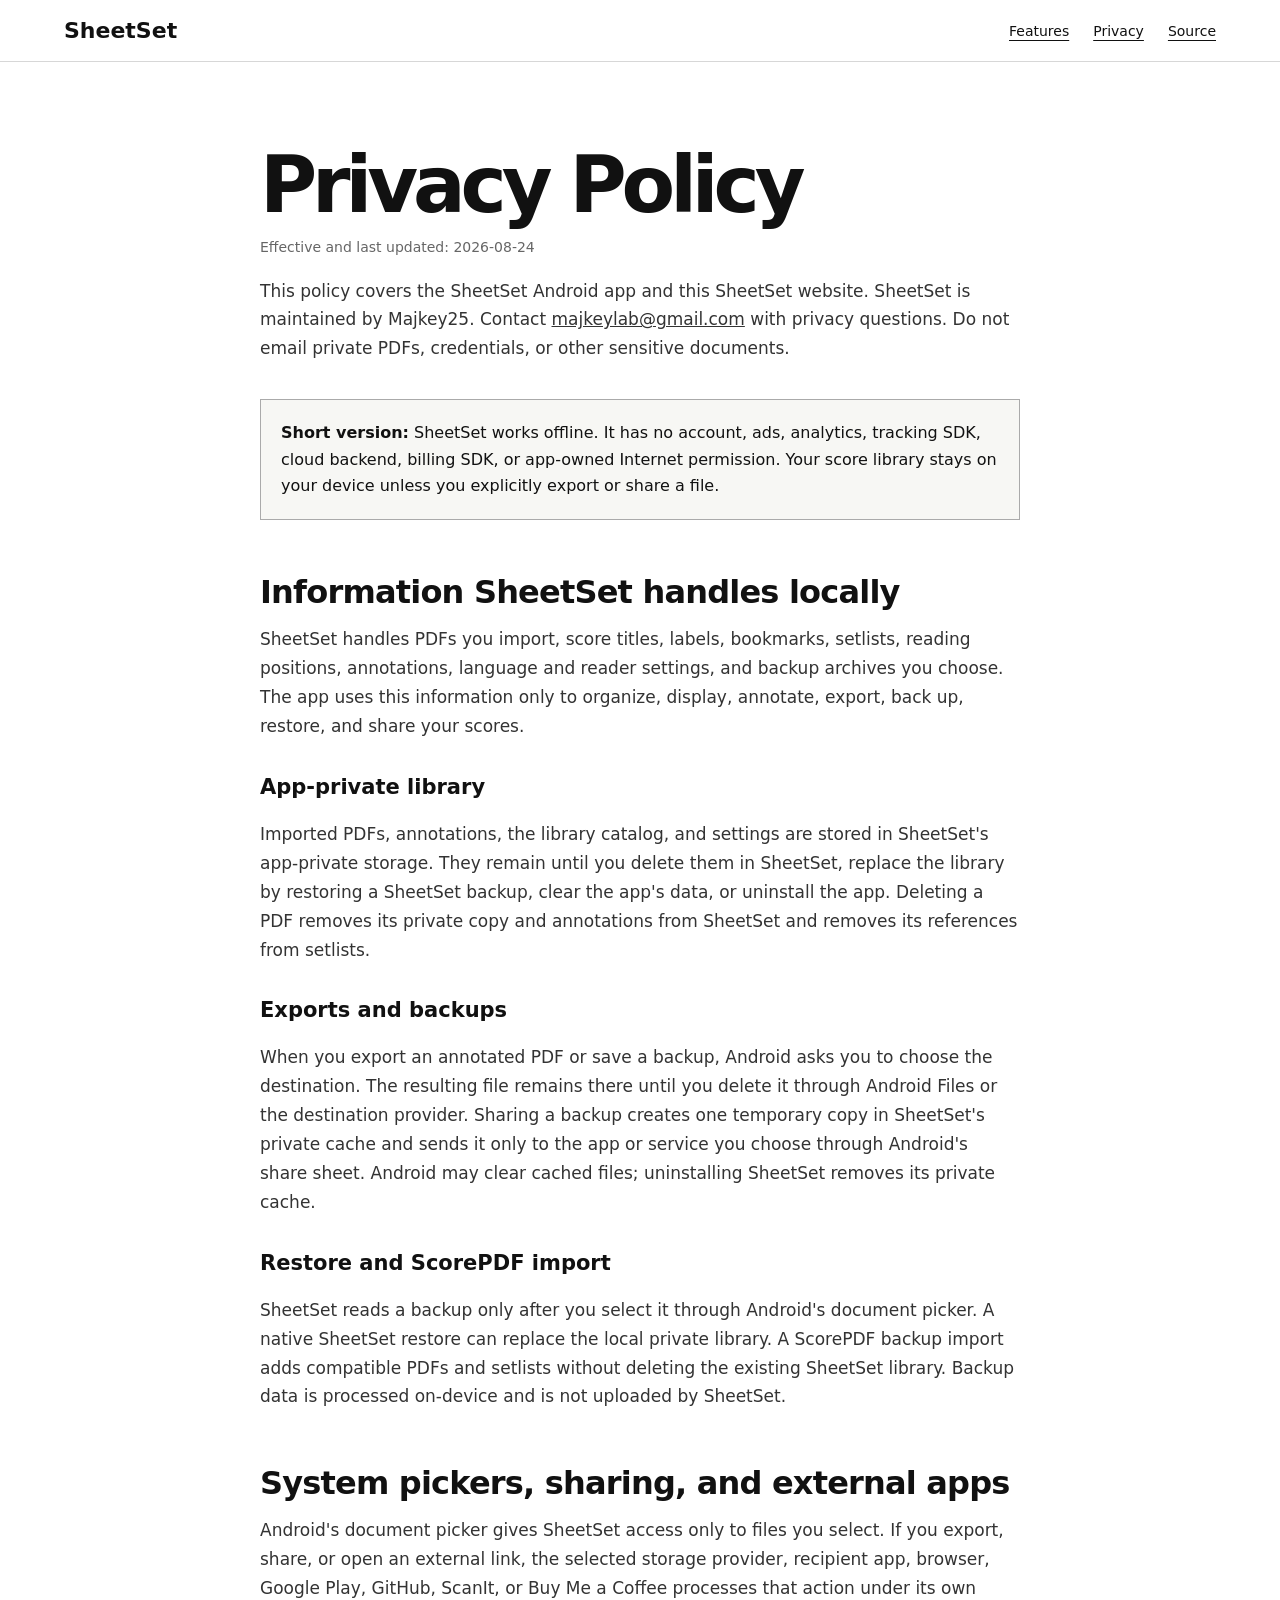
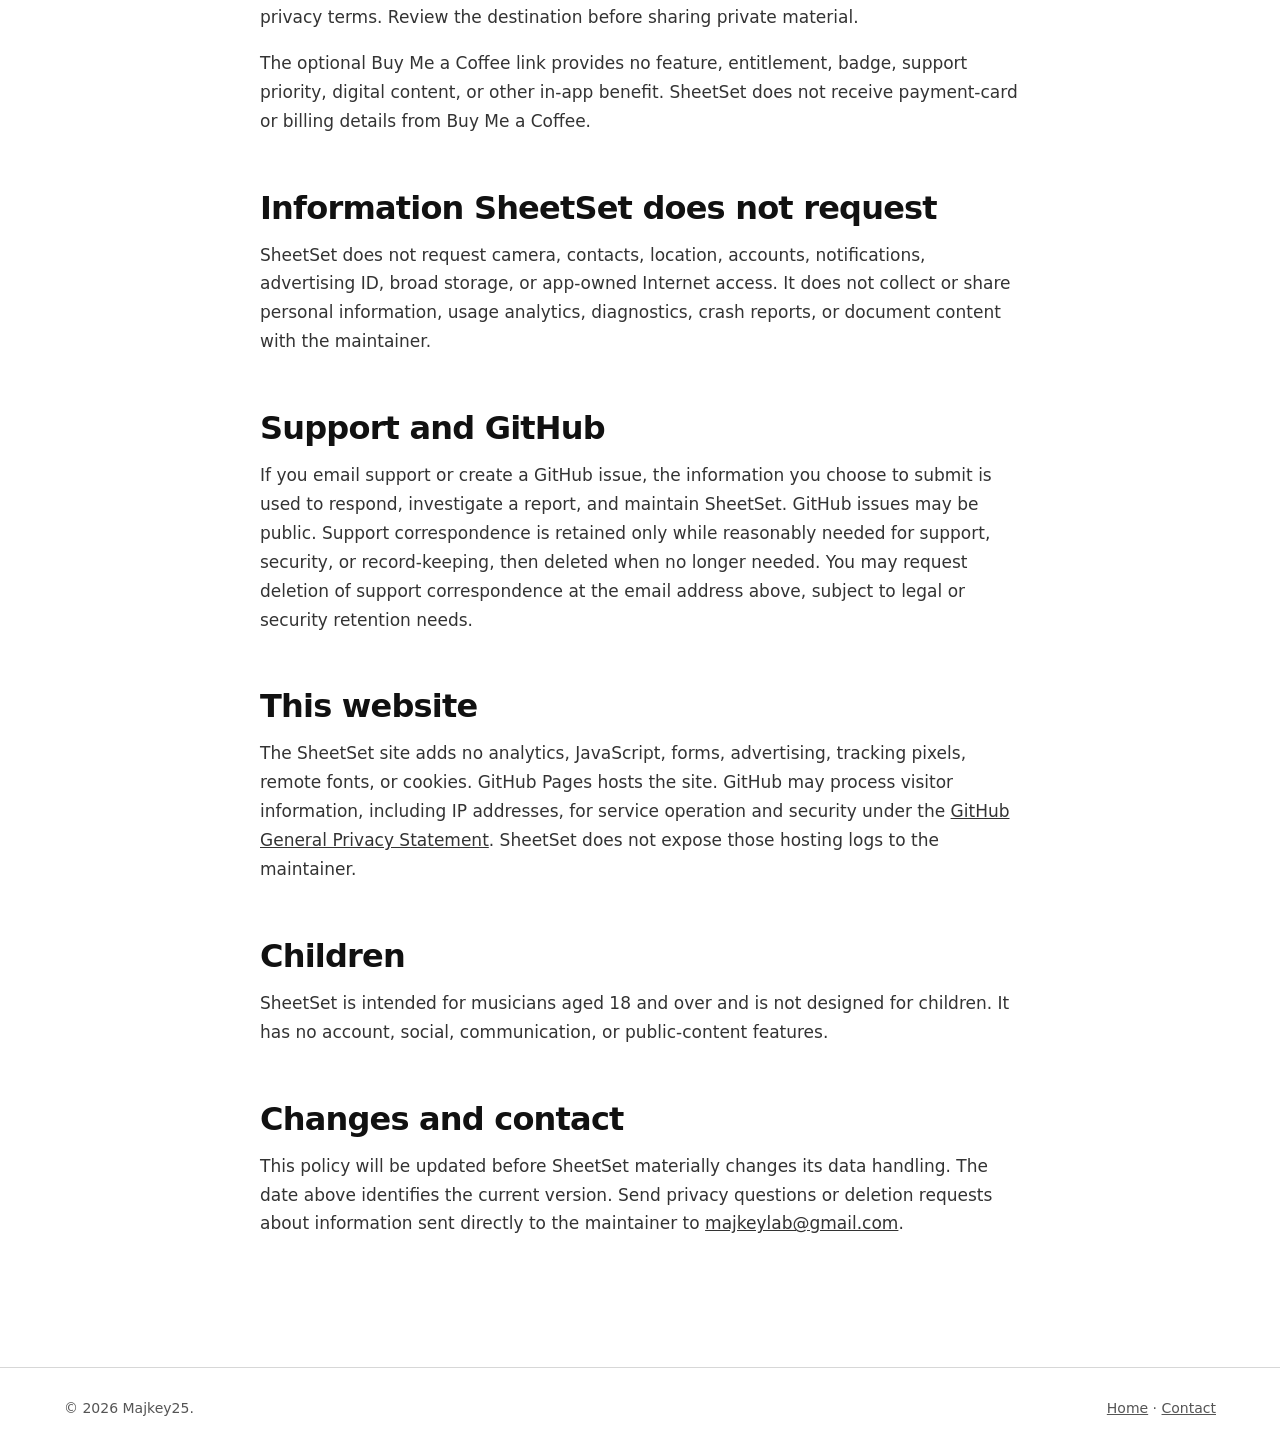
==== site/privacy.html @ 68f94cf9 "feat: prepare Google Play closed test - simplify annotation controls and remove reader auto-scroll -" ====
<!doctype html>
<html lang="en">
<head>
  <meta charset="utf-8">
  <meta name="viewport" content="width=device-width, initial-scale=1">
  <meta name="description" content="Privacy Policy for the SheetSet Android app and website.">
  <title>Privacy Policy — SheetSet</title>
  <link rel="stylesheet" href="styles.css">
</head>
<body>
  <a class="skip-link" href="#main">Skip to content</a>
  <header class="masthead">
    <a class="wordmark" href="index.html">SheetSet</a>
    <nav aria-label="Primary navigation">
      <a href="index.html#features">Features</a>
      <a href="privacy.html" aria-current="page">Privacy</a>
      <a href="https://github.com/Majkey25/SheetSet">Source</a>
    </nav>
  </header>

  <main id="main" class="policy">
    <h1>Privacy Policy</h1>
    <p class="updated">Effective and last updated: 2026-08-24</p>

    <p>This policy covers the SheetSet Android app and this SheetSet website. SheetSet is maintained by Majkey25. Contact <a href="mailto:majkeylab@gmail.com">majkeylab@gmail.com</a> with privacy questions. Do not email private PDFs, credentials, or other sensitive documents.</p>

    <div class="notice"><strong>Short version:</strong> SheetSet works offline. It has no account, ads, analytics, tracking SDK, cloud backend, billing SDK, or app-owned Internet permission. Your score library stays on your device unless you explicitly export or share a file.</div>

    <h2>Information SheetSet handles locally</h2>
    <p>SheetSet handles PDFs you import, score titles, labels, bookmarks, setlists, reading positions, annotations, language and reader settings, and backup archives you choose. The app uses this information only to organize, display, annotate, export, back up, restore, and share your scores.</p>

    <h3>App-private library</h3>
    <p>Imported PDFs, annotations, the library catalog, and settings are stored in SheetSet's app-private storage. They remain until you delete them in SheetSet, replace the library by restoring a SheetSet backup, clear the app's data, or uninstall the app. Deleting a PDF removes its private copy and annotations from SheetSet and removes its references from setlists.</p>

    <h3>Exports and backups</h3>
    <p>When you export an annotated PDF or save a backup, Android asks you to choose the destination. The resulting file remains there until you delete it through Android Files or the destination provider. Sharing a backup creates one temporary copy in SheetSet's private cache and sends it only to the app or service you choose through Android's share sheet. Android may clear cached files; uninstalling SheetSet removes its private cache.</p>

    <h3>Restore and ScorePDF import</h3>
    <p>SheetSet reads a backup only after you select it through Android's document picker. A native SheetSet restore can replace the local private library. A ScorePDF backup import adds compatible PDFs and setlists without deleting the existing SheetSet library. Backup data is processed on-device and is not uploaded by SheetSet.</p>

    <h2>System pickers, sharing, and external apps</h2>
    <p>Android's document picker gives SheetSet access only to files you select. If you export, share, or open an external link, the selected storage provider, recipient app, browser, Google Play, GitHub, ScanIt, or Buy Me a Coffee processes that action under its own privacy terms. Review the destination before sharing private material.</p>

    <p>The optional Buy Me a Coffee link provides no feature, entitlement, badge, support priority, digital content, or other in-app benefit. SheetSet does not receive payment-card or billing details from Buy Me a Coffee.</p>

    <h2>Information SheetSet does not request</h2>
    <p>SheetSet does not request camera, contacts, location, accounts, notifications, advertising ID, broad storage, or app-owned Internet access. It does not collect or share personal information, usage analytics, diagnostics, crash reports, or document content with the maintainer.</p>

    <h2>Support and GitHub</h2>
    <p>If you email support or create a GitHub issue, the information you choose to submit is used to respond, investigate a report, and maintain SheetSet. GitHub issues may be public. Support correspondence is retained only while reasonably needed for support, security, or record-keeping, then deleted when no longer needed. You may request deletion of support correspondence at the email address above, subject to legal or security retention needs.</p>

    <h2>This website</h2>
    <p>The SheetSet site adds no analytics, JavaScript, forms, advertising, tracking pixels, remote fonts, or cookies. GitHub Pages hosts the site. GitHub may process visitor information, including IP addresses, for service operation and security under the <a href="https://docs.github.com/en/site-policy/privacy-policies/github-general-privacy-statement">GitHub General Privacy Statement</a>. SheetSet does not expose those hosting logs to the maintainer.</p>

    <h2>Children</h2>
    <p>SheetSet is intended for musicians aged 18 and over and is not designed for children. It has no account, social, communication, or public-content features.</p>

    <h2>Changes and contact</h2>
    <p>This policy will be updated before SheetSet materially changes its data handling. The date above identifies the current version. Send privacy questions or deletion requests about information sent directly to the maintainer to <a href="mailto:majkeylab@gmail.com">majkeylab@gmail.com</a>.</p>
  </main>

  <footer>
    <span>© 2026 Majkey25.</span>
    <span><a href="index.html">Home</a> · <a href="mailto:majkeylab@gmail.com">Contact</a></span>
  </footer>
</body>
</html>
---- site/styles.css ----
:root {
  color-scheme: light;
  font-family: Inter, ui-sans-serif, system-ui, -apple-system, BlinkMacSystemFont, "Segoe UI", sans-serif;
  color: #111;
  background: #fff;
  font-synthesis: none;
}

* { box-sizing: border-box; }
html { scroll-behavior: smooth; }
body { margin: 0; }
a { color: inherit; }
.skip-link { position: fixed; left: 16px; top: -80px; z-index: 4; padding: 10px 14px; color: #fff; background: #111; }
.skip-link:focus { top: 16px; }

.masthead {
  position: sticky;
  top: 0;
  z-index: 2;
  display: flex;
  align-items: center;
  justify-content: space-between;
  padding: 18px clamp(20px, 5vw, 72px);
  background: rgba(255, 255, 255, 0.96);
  border-bottom: 1px solid #d7d7d7;
}

.wordmark { font-size: 22px; font-weight: 750; text-decoration: none; }
nav { display: flex; gap: 24px; }
nav a { font-size: 14px; text-underline-offset: 4px; }

main { overflow: hidden; }
.hero, .proof, .tablet-proof {
  width: min(1180px, calc(100% - 40px));
  margin: 0 auto;
  display: grid;
  grid-template-columns: minmax(0, 1.2fr) minmax(260px, 0.8fr);
  align-items: center;
  gap: clamp(48px, 8vw, 120px);
}

.hero { min-height: 760px; padding: 72px 0; }
.hero-copy { max-width: 720px; }
.eyebrow { margin: 0 0 22px; color: #555; font-size: 13px; font-weight: 700; letter-spacing: 0.1em; text-transform: uppercase; }
h1 { margin: 0; font-size: clamp(54px, 8vw, 104px); line-height: 0.92; letter-spacing: -0.065em; }
.lede { max-width: 650px; margin: 34px 0 0; color: #444; font-size: clamp(18px, 2vw, 23px); line-height: 1.55; }
.actions { display: flex; flex-wrap: wrap; gap: 12px; margin-top: 36px; }
.actions a { padding: 13px 18px; border: 1px solid #111; border-radius: 6px; font-weight: 650; text-decoration: none; }
.actions .primary { color: #fff; background: #111; }
.actions a:hover, .actions a:focus-visible { outline: 3px solid #aaa; outline-offset: 3px; }

.phone { display: block; width: min(100%, 360px); margin: 0 auto; border: 1px solid #aaa; border-radius: 8px; box-shadow: 16px 18px 0 #e7e7e7; }

.features { padding: 100px max(20px, calc((100vw - 1140px) / 2)); color: #fff; background: #111; }
h2 { margin: 0; font-size: clamp(38px, 5vw, 68px); letter-spacing: -0.045em; line-height: 1; }
dl { margin: 64px 0 0; border-top: 1px solid #555; }
dl div { display: grid; grid-template-columns: 0.7fr 1.3fr; gap: 32px; padding: 26px 0; border-bottom: 1px solid #555; }
dt { font-weight: 750; }
dd { margin: 0; color: #bbb; line-height: 1.6; }

.proof { min-height: 700px; padding: 90px 0; }
.proof p:not(.eyebrow), .tablet-proof p:not(.eyebrow) { max-width: 600px; color: #444; font-size: 20px; line-height: 1.65; }

.tablet-proof { min-height: 620px; padding: 90px 0; grid-template-columns: minmax(260px, 0.65fr) minmax(0, 1.35fr); }
.tablet { display: block; width: 100%; border: 1px solid #aaa; border-radius: 8px; box-shadow: 16px 18px 0 #e7e7e7; }

footer { display: flex; justify-content: space-between; gap: 24px; padding: 32px clamp(20px, 5vw, 72px); border-top: 1px solid #d7d7d7; color: #555; font-size: 14px; }

.policy { width: min(760px, calc(100% - 40px)); margin: 0 auto; padding: 88px 0 112px; overflow: visible; }
.policy h1 { font-size: clamp(48px, 8vw, 78px); }
.policy h2 { margin-top: 56px; font-size: 32px; letter-spacing: -0.025em; }
.policy h3 { margin-top: 34px; font-size: 21px; }
.policy p { color: #333; font-size: 17px; line-height: 1.7; }
.policy .updated { color: #666; font-size: 14px; }
.notice { margin: 36px 0; padding: 20px; border: 1px solid #aaa; background: #f7f7f4; line-height: 1.65; }

@media (max-width: 760px) {
  .masthead nav a:first-child { display: none; }
  .hero, .proof, .tablet-proof { grid-template-columns: 1fr; }
  .hero { padding-top: 52px; }
  .phone { width: min(76vw, 320px); }
  dl div { grid-template-columns: 1fr; gap: 10px; }
  .proof { padding: 72px 0; }
  .proof .phone { order: 2; }
  .tablet-proof { padding: 72px 0; }
  footer { flex-direction: column; }
}

@media (prefers-reduced-motion: reduce) {
  html { scroll-behavior: auto; }
}
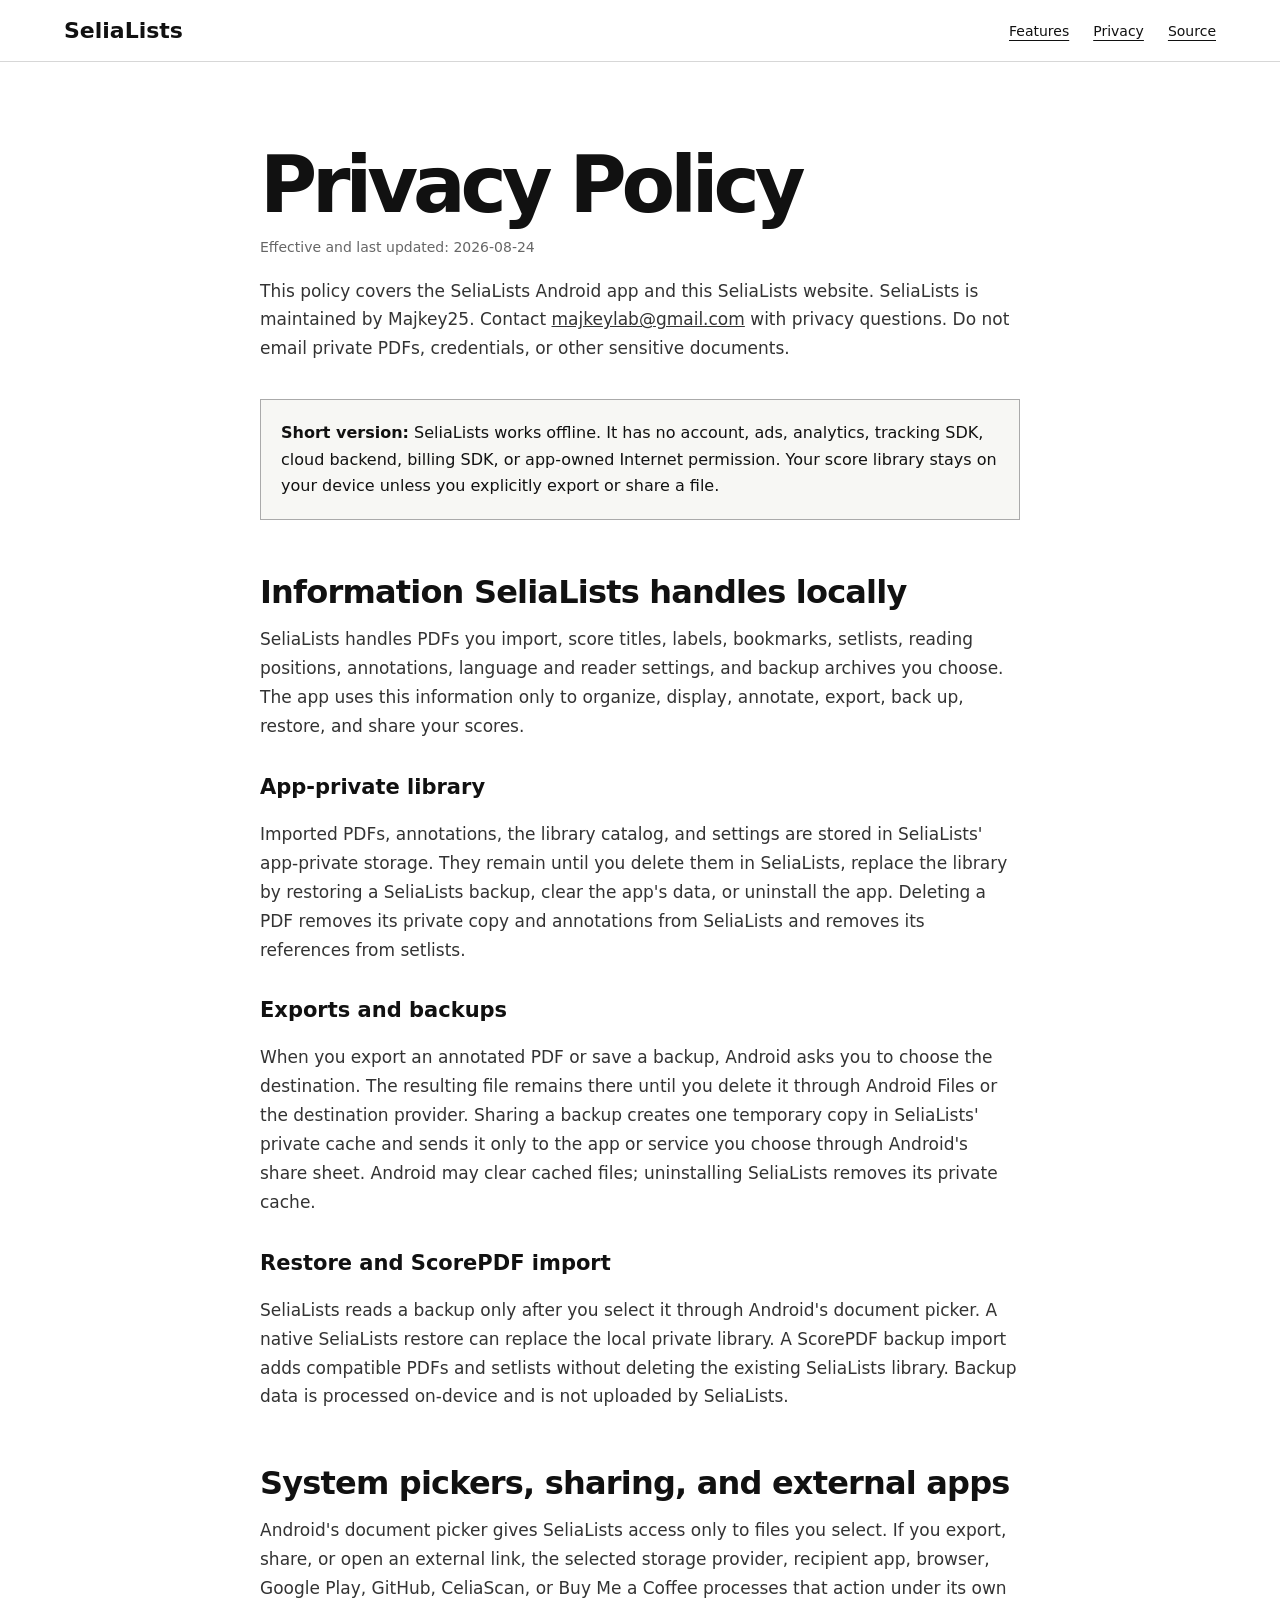
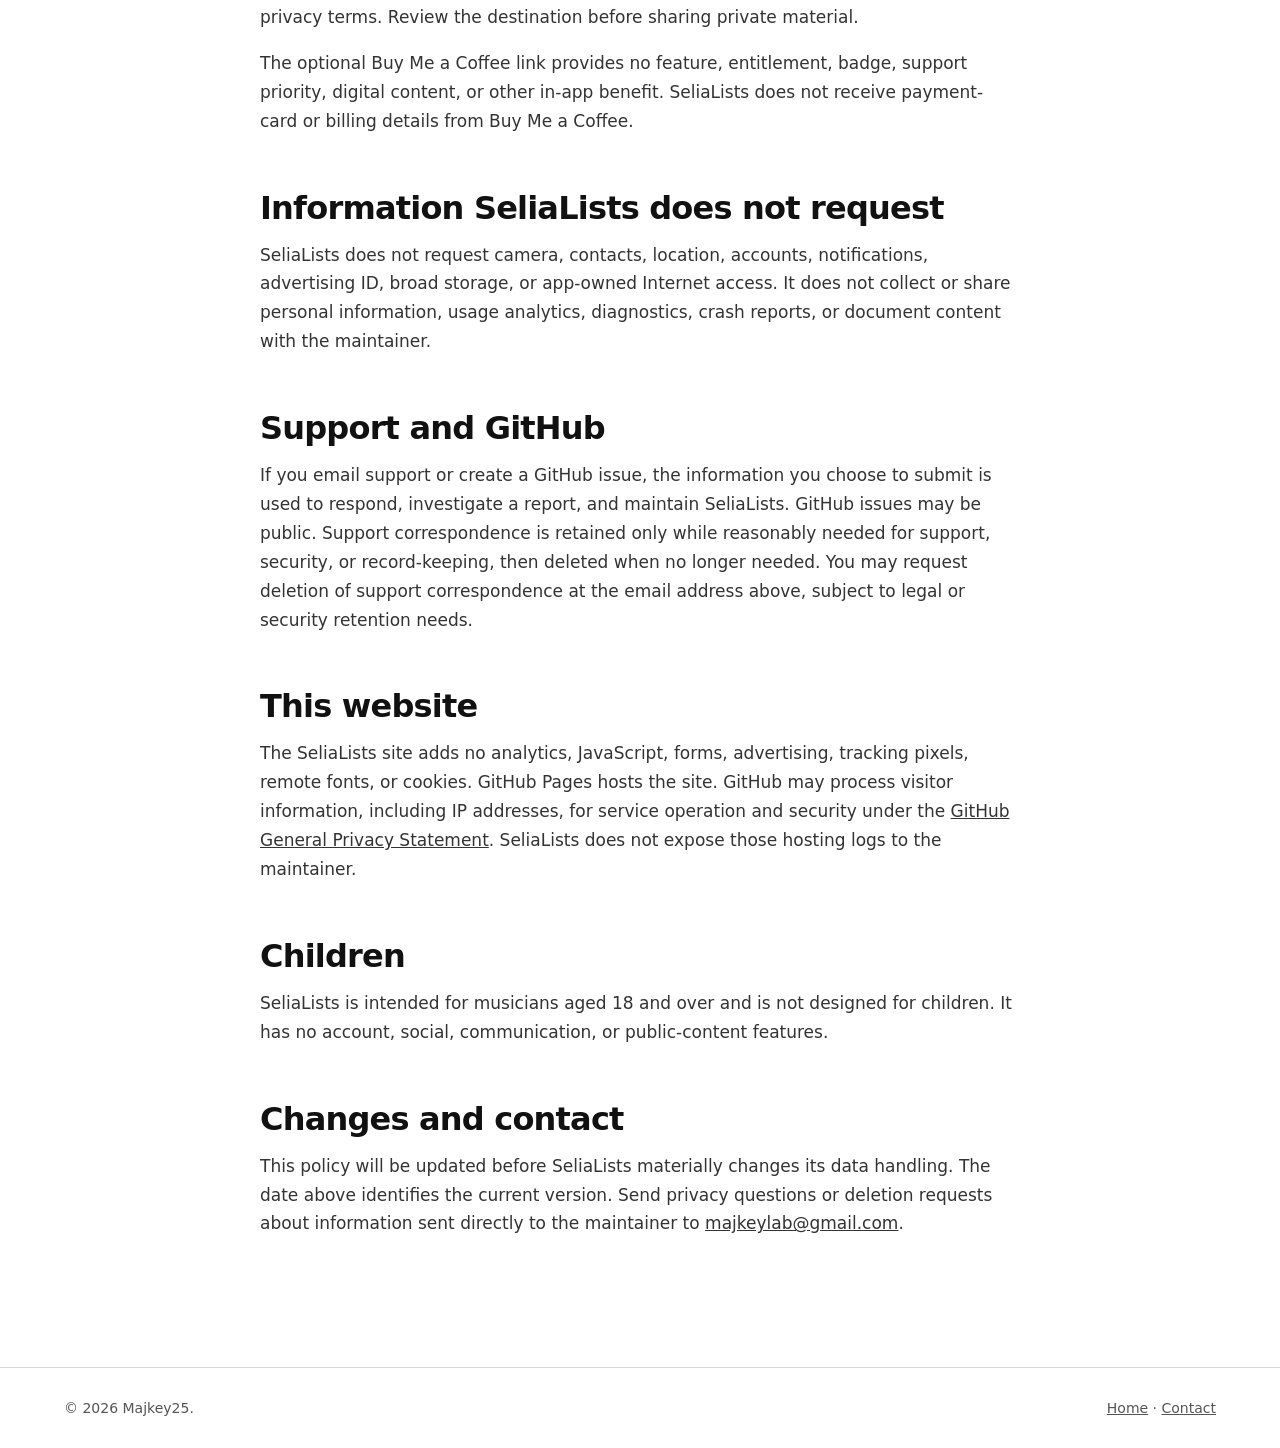
==== commit 5da79102: "feat: rebuild contextual PDF editor Add modern annotation tools, safe save and backup handling, grou" ====
--- a/site/privacy.html
+++ b/site/privacy.html
@@ -3,14 +3,14 @@
 <head>
   <meta charset="utf-8">
   <meta name="viewport" content="width=device-width, initial-scale=1">
-  <meta name="description" content="Privacy Policy for the SheetSet Android app and website.">
-  <title>Privacy Policy — SheetSet</title>
+  <meta name="description" content="Privacy Policy for the SeliaLists Android app and website.">
+  <title>Privacy Policy — SeliaLists</title>
   <link rel="stylesheet" href="styles.css">
 </head>
 <body>
   <a class="skip-link" href="#main">Skip to content</a>
   <header class="masthead">
-    <a class="wordmark" href="index.html">SheetSet</a>
+    <a class="wordmark" href="index.html">SeliaLists</a>
     <nav aria-label="Primary navigation">
       <a href="index.html#features">Features</a>
       <a href="privacy.html" aria-current="page">Privacy</a>
@@ -22,41 +22,41 @@
     <h1>Privacy Policy</h1>
     <p class="updated">Effective and last updated: 2026-08-24</p>
 
-    <p>This policy covers the SheetSet Android app and this SheetSet website. SheetSet is maintained by Majkey25. Contact <a href="mailto:majkeylab@gmail.com">majkeylab@gmail.com</a> with privacy questions. Do not email private PDFs, credentials, or other sensitive documents.</p>
+    <p>This policy covers the SeliaLists Android app and this SeliaLists website. SeliaLists is maintained by Majkey25. Contact <a href="mailto:majkeylab@gmail.com">majkeylab@gmail.com</a> with privacy questions. Do not email private PDFs, credentials, or other sensitive documents.</p>
 
-    <div class="notice"><strong>Short version:</strong> SheetSet works offline. It has no account, ads, analytics, tracking SDK, cloud backend, billing SDK, or app-owned Internet permission. Your score library stays on your device unless you explicitly export or share a file.</div>
+    <div class="notice"><strong>Short version:</strong> SeliaLists works offline. It has no account, ads, analytics, tracking SDK, cloud backend, billing SDK, or app-owned Internet permission. Your score library stays on your device unless you explicitly export or share a file.</div>
 
-    <h2>Information SheetSet handles locally</h2>
-    <p>SheetSet handles PDFs you import, score titles, labels, bookmarks, setlists, reading positions, annotations, language and reader settings, and backup archives you choose. The app uses this information only to organize, display, annotate, export, back up, restore, and share your scores.</p>
+    <h2>Information SeliaLists handles locally</h2>
+    <p>SeliaLists handles PDFs you import, score titles, labels, bookmarks, setlists, reading positions, annotations, language and reader settings, and backup archives you choose. The app uses this information only to organize, display, annotate, export, back up, restore, and share your scores.</p>
 
     <h3>App-private library</h3>
-    <p>Imported PDFs, annotations, the library catalog, and settings are stored in SheetSet's app-private storage. They remain until you delete them in SheetSet, replace the library by restoring a SheetSet backup, clear the app's data, or uninstall the app. Deleting a PDF removes its private copy and annotations from SheetSet and removes its references from setlists.</p>
+    <p>Imported PDFs, annotations, the library catalog, and settings are stored in SeliaLists' app-private storage. They remain until you delete them in SeliaLists, replace the library by restoring a SeliaLists backup, clear the app's data, or uninstall the app. Deleting a PDF removes its private copy and annotations from SeliaLists and removes its references from setlists.</p>
 
     <h3>Exports and backups</h3>
-    <p>When you export an annotated PDF or save a backup, Android asks you to choose the destination. The resulting file remains there until you delete it through Android Files or the destination provider. Sharing a backup creates one temporary copy in SheetSet's private cache and sends it only to the app or service you choose through Android's share sheet. Android may clear cached files; uninstalling SheetSet removes its private cache.</p>
+    <p>When you export an annotated PDF or save a backup, Android asks you to choose the destination. The resulting file remains there until you delete it through Android Files or the destination provider. Sharing a backup creates one temporary copy in SeliaLists' private cache and sends it only to the app or service you choose through Android's share sheet. Android may clear cached files; uninstalling SeliaLists removes its private cache.</p>
 
     <h3>Restore and ScorePDF import</h3>
-    <p>SheetSet reads a backup only after you select it through Android's document picker. A native SheetSet restore can replace the local private library. A ScorePDF backup import adds compatible PDFs and setlists without deleting the existing SheetSet library. Backup data is processed on-device and is not uploaded by SheetSet.</p>
+    <p>SeliaLists reads a backup only after you select it through Android's document picker. A native SeliaLists restore can replace the local private library. A ScorePDF backup import adds compatible PDFs and setlists without deleting the existing SeliaLists library. Backup data is processed on-device and is not uploaded by SeliaLists.</p>
 
     <h2>System pickers, sharing, and external apps</h2>
-    <p>Android's document picker gives SheetSet access only to files you select. If you export, share, or open an external link, the selected storage provider, recipient app, browser, Google Play, GitHub, ScanIt, or Buy Me a Coffee processes that action under its own privacy terms. Review the destination before sharing private material.</p>
+    <p>Android's document picker gives SeliaLists access only to files you select. If you export, share, or open an external link, the selected storage provider, recipient app, browser, Google Play, GitHub, CeliaScan, or Buy Me a Coffee processes that action under its own privacy terms. Review the destination before sharing private material.</p>
 
-    <p>The optional Buy Me a Coffee link provides no feature, entitlement, badge, support priority, digital content, or other in-app benefit. SheetSet does not receive payment-card or billing details from Buy Me a Coffee.</p>
+    <p>The optional Buy Me a Coffee link provides no feature, entitlement, badge, support priority, digital content, or other in-app benefit. SeliaLists does not receive payment-card or billing details from Buy Me a Coffee.</p>
 
-    <h2>Information SheetSet does not request</h2>
-    <p>SheetSet does not request camera, contacts, location, accounts, notifications, advertising ID, broad storage, or app-owned Internet access. It does not collect or share personal information, usage analytics, diagnostics, crash reports, or document content with the maintainer.</p>
+    <h2>Information SeliaLists does not request</h2>
+    <p>SeliaLists does not request camera, contacts, location, accounts, notifications, advertising ID, broad storage, or app-owned Internet access. It does not collect or share personal information, usage analytics, diagnostics, crash reports, or document content with the maintainer.</p>
 
     <h2>Support and GitHub</h2>
-    <p>If you email support or create a GitHub issue, the information you choose to submit is used to respond, investigate a report, and maintain SheetSet. GitHub issues may be public. Support correspondence is retained only while reasonably needed for support, security, or record-keeping, then deleted when no longer needed. You may request deletion of support correspondence at the email address above, subject to legal or security retention needs.</p>
+    <p>If you email support or create a GitHub issue, the information you choose to submit is used to respond, investigate a report, and maintain SeliaLists. GitHub issues may be public. Support correspondence is retained only while reasonably needed for support, security, or record-keeping, then deleted when no longer needed. You may request deletion of support correspondence at the email address above, subject to legal or security retention needs.</p>
 
     <h2>This website</h2>
-    <p>The SheetSet site adds no analytics, JavaScript, forms, advertising, tracking pixels, remote fonts, or cookies. GitHub Pages hosts the site. GitHub may process visitor information, including IP addresses, for service operation and security under the <a href="https://docs.github.com/en/site-policy/privacy-policies/github-general-privacy-statement">GitHub General Privacy Statement</a>. SheetSet does not expose those hosting logs to the maintainer.</p>
+    <p>The SeliaLists site adds no analytics, JavaScript, forms, advertising, tracking pixels, remote fonts, or cookies. GitHub Pages hosts the site. GitHub may process visitor information, including IP addresses, for service operation and security under the <a href="https://docs.github.com/en/site-policy/privacy-policies/github-general-privacy-statement">GitHub General Privacy Statement</a>. SeliaLists does not expose those hosting logs to the maintainer.</p>
 
     <h2>Children</h2>
-    <p>SheetSet is intended for musicians aged 18 and over and is not designed for children. It has no account, social, communication, or public-content features.</p>
+    <p>SeliaLists is intended for musicians aged 18 and over and is not designed for children. It has no account, social, communication, or public-content features.</p>
 
     <h2>Changes and contact</h2>
-    <p>This policy will be updated before SheetSet materially changes its data handling. The date above identifies the current version. Send privacy questions or deletion requests about information sent directly to the maintainer to <a href="mailto:majkeylab@gmail.com">majkeylab@gmail.com</a>.</p>
+    <p>This policy will be updated before SeliaLists materially changes its data handling. The date above identifies the current version. Send privacy questions or deletion requests about information sent directly to the maintainer to <a href="mailto:majkeylab@gmail.com">majkeylab@gmail.com</a>.</p>
   </main>
 
   <footer>
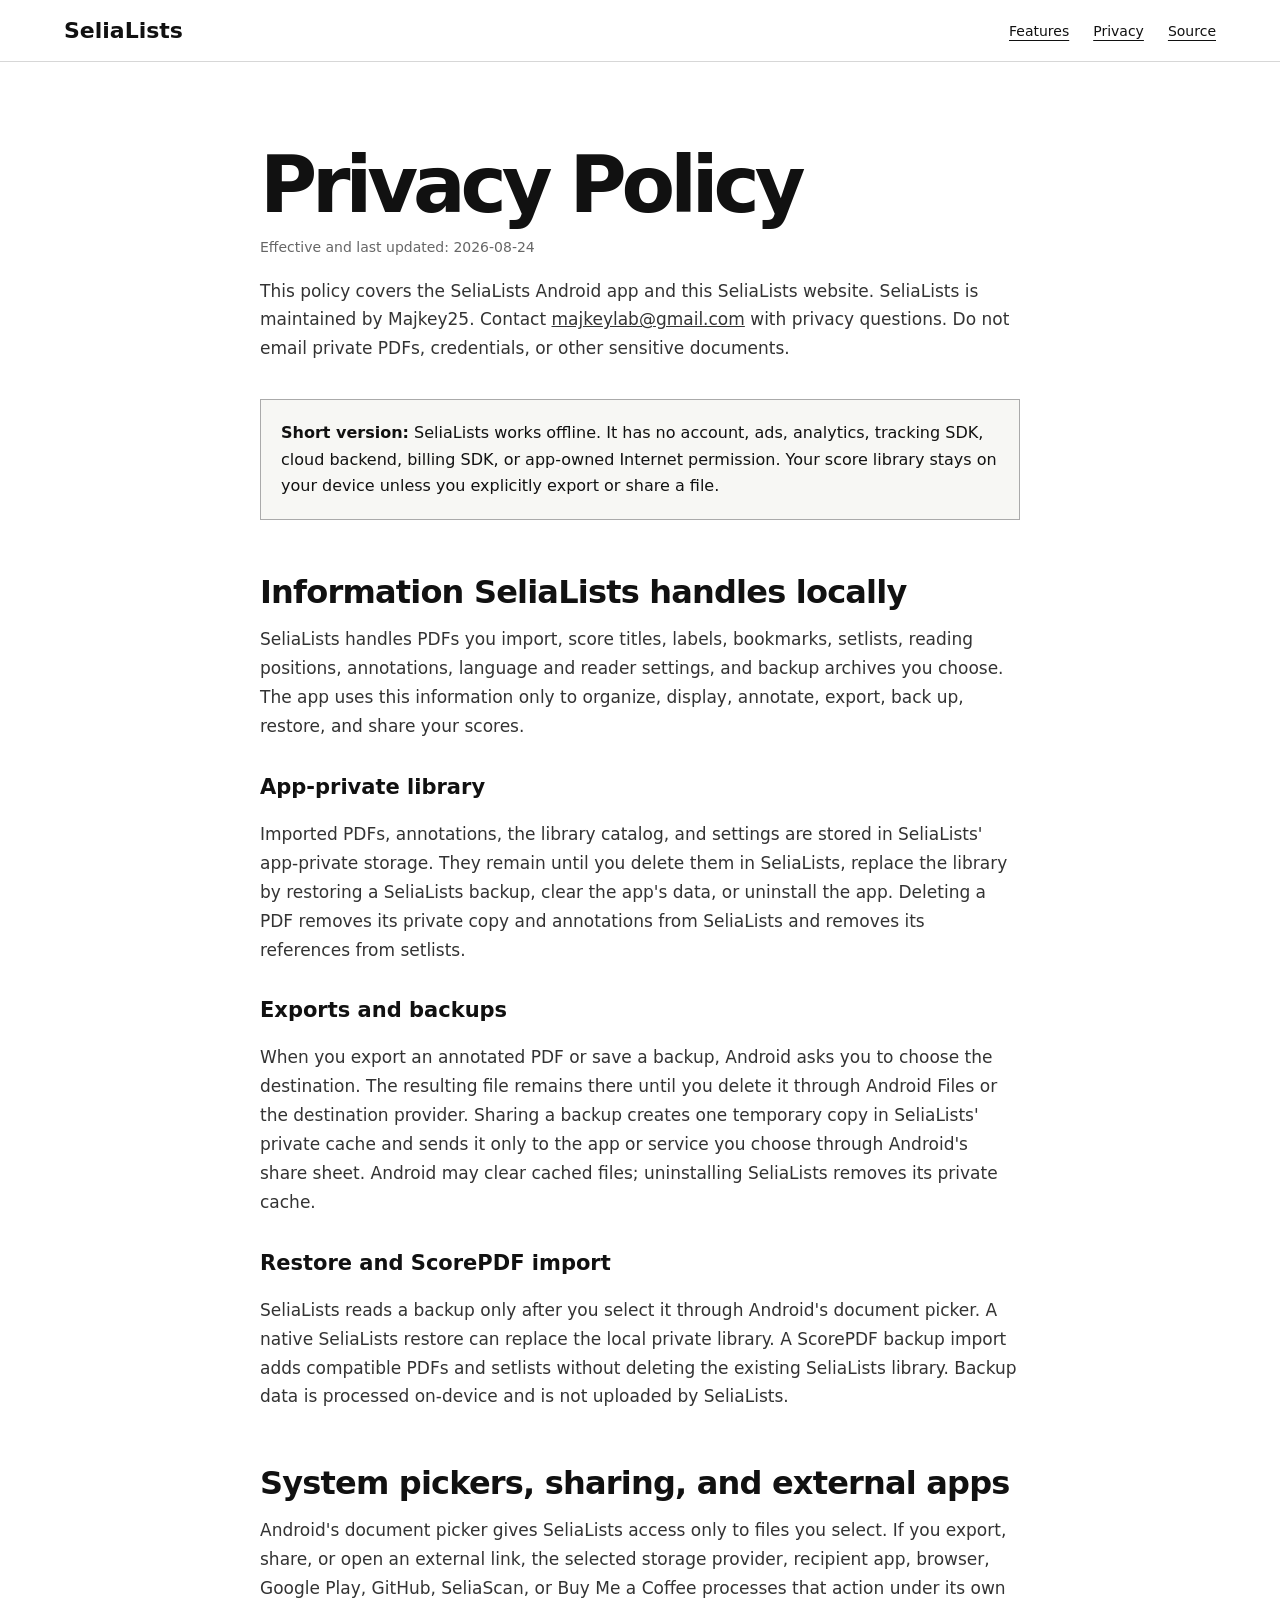
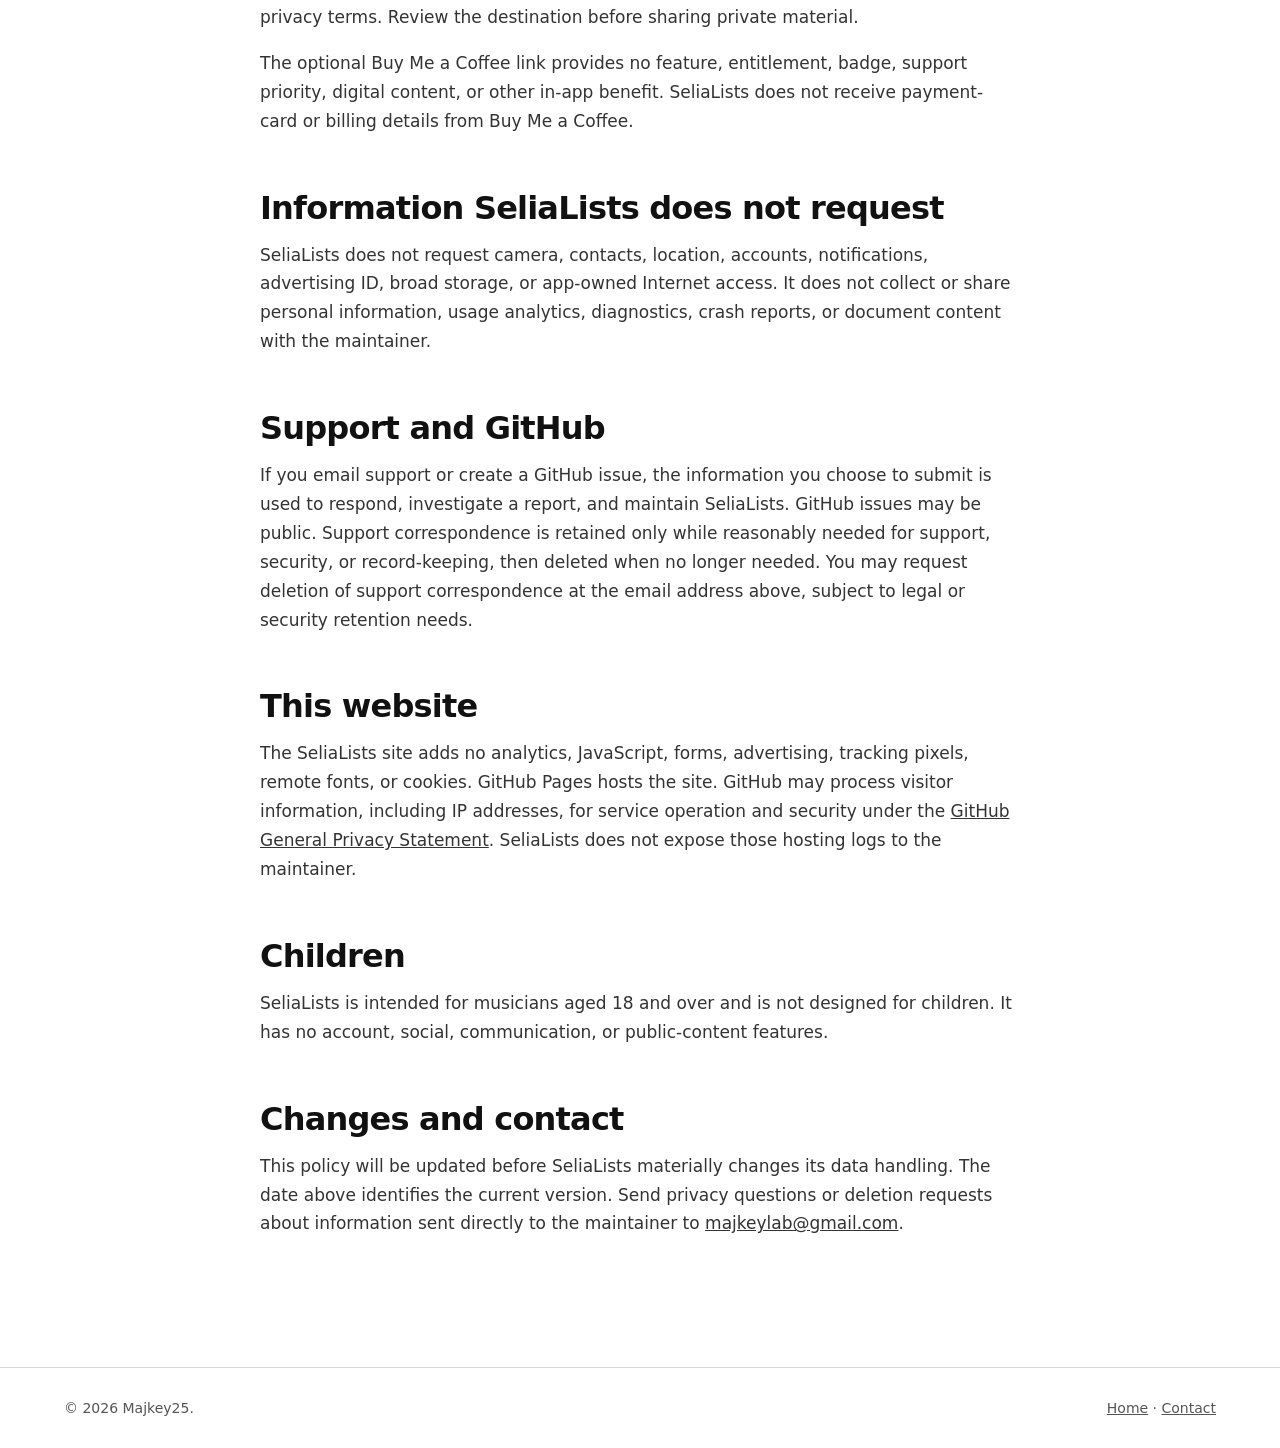
==== commit ea736239: "fix: simplify PDF editor and SeliaScan name Match the proven compact two-row annotation workflow, ex" ====
--- a/site/privacy.html
+++ b/site/privacy.html
@@ -39,7 +39,7 @@
     <p>SeliaLists reads a backup only after you select it through Android's document picker. A native SeliaLists restore can replace the local private library. A ScorePDF backup import adds compatible PDFs and setlists without deleting the existing SeliaLists library. Backup data is processed on-device and is not uploaded by SeliaLists.</p>
 
     <h2>System pickers, sharing, and external apps</h2>
-    <p>Android's document picker gives SeliaLists access only to files you select. If you export, share, or open an external link, the selected storage provider, recipient app, browser, Google Play, GitHub, CeliaScan, or Buy Me a Coffee processes that action under its own privacy terms. Review the destination before sharing private material.</p>
+    <p>Android's document picker gives SeliaLists access only to files you select. If you export, share, or open an external link, the selected storage provider, recipient app, browser, Google Play, GitHub, SeliaScan, or Buy Me a Coffee processes that action under its own privacy terms. Review the destination before sharing private material.</p>
 
     <p>The optional Buy Me a Coffee link provides no feature, entitlement, badge, support priority, digital content, or other in-app benefit. SeliaLists does not receive payment-card or billing details from Buy Me a Coffee.</p>
 
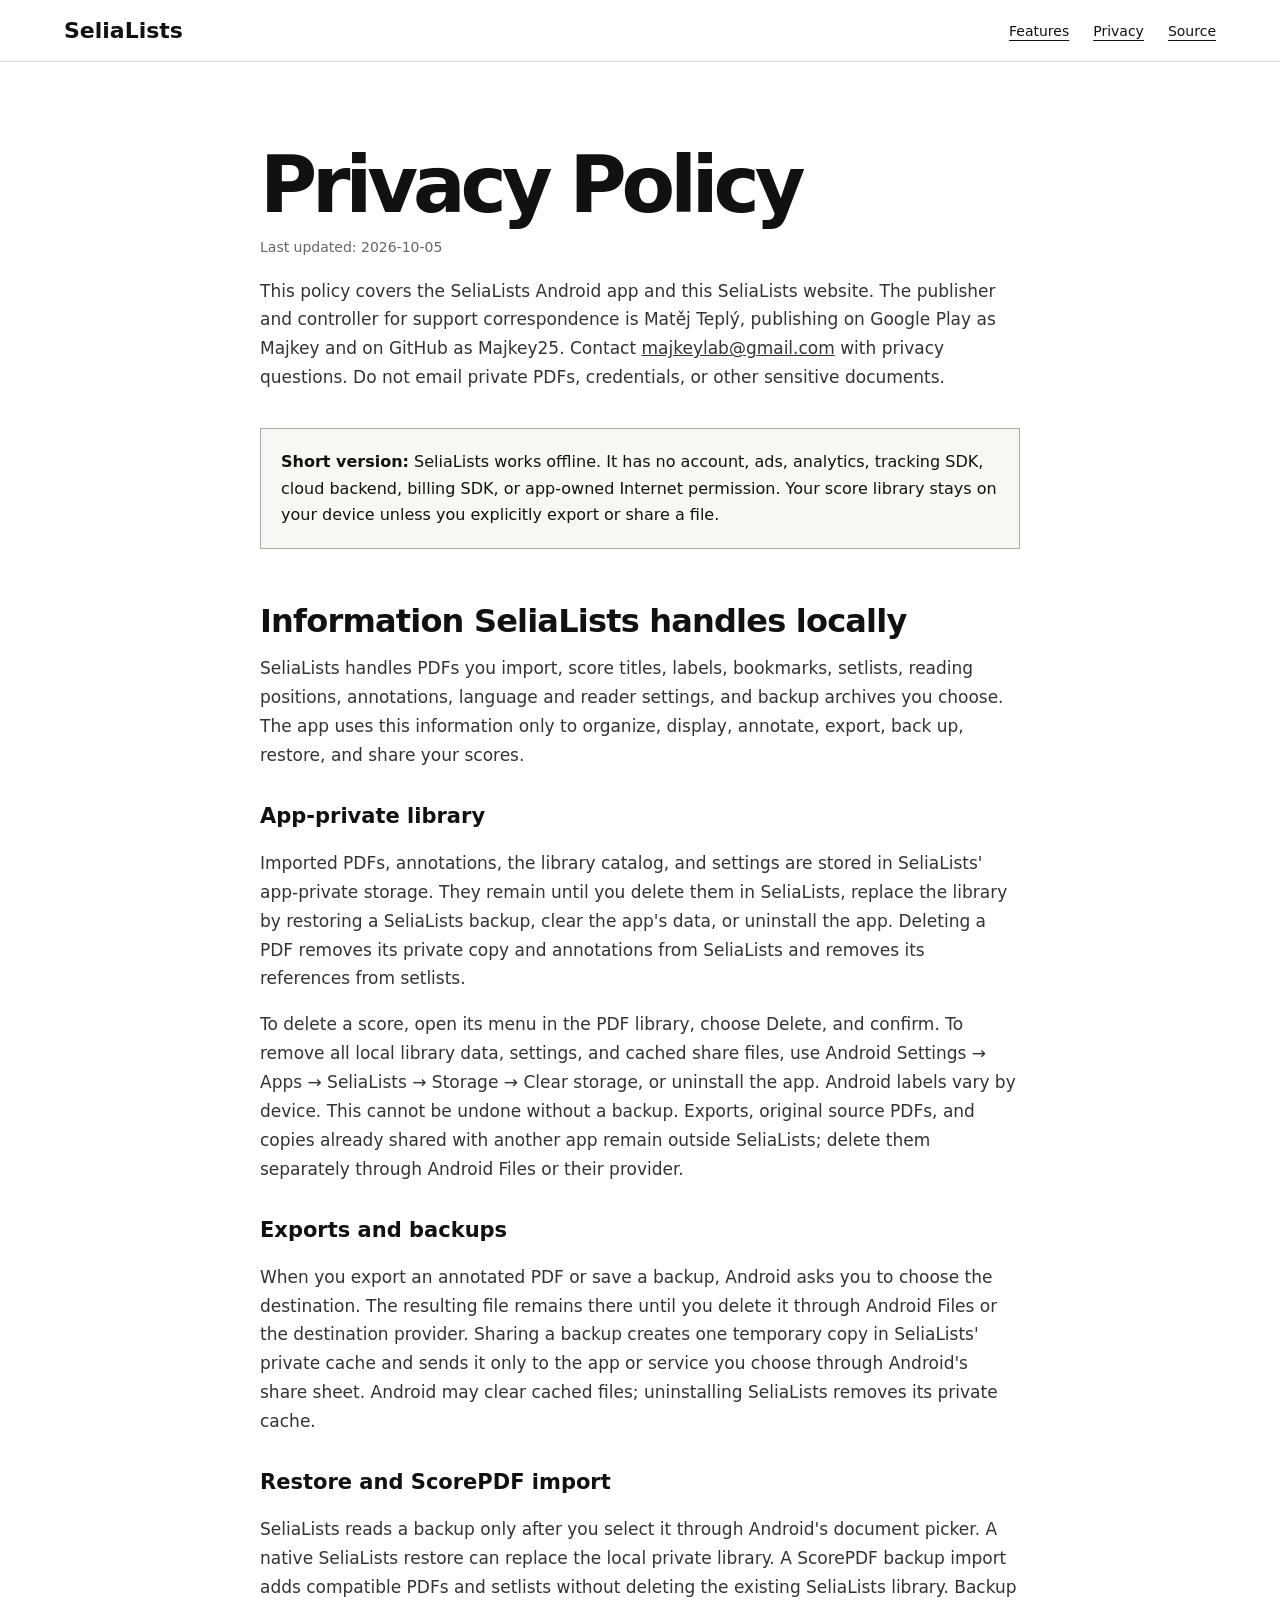
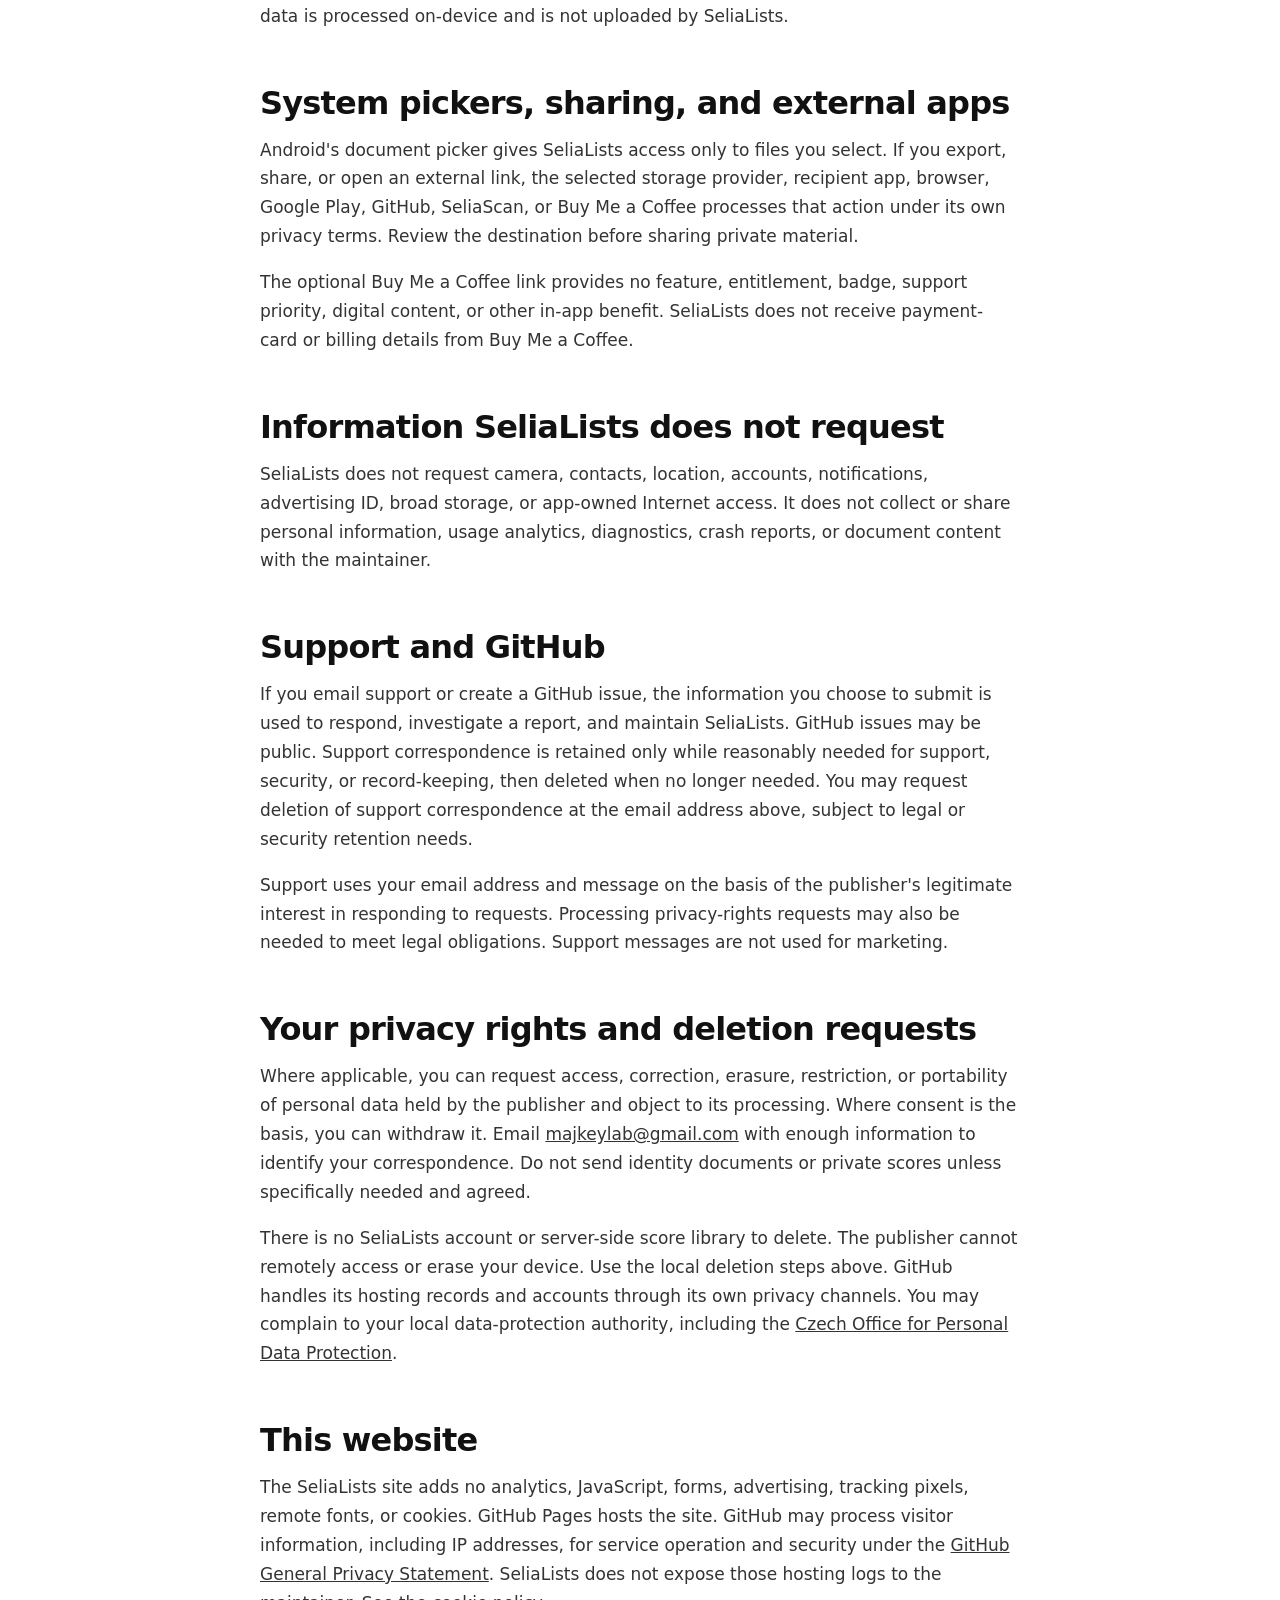
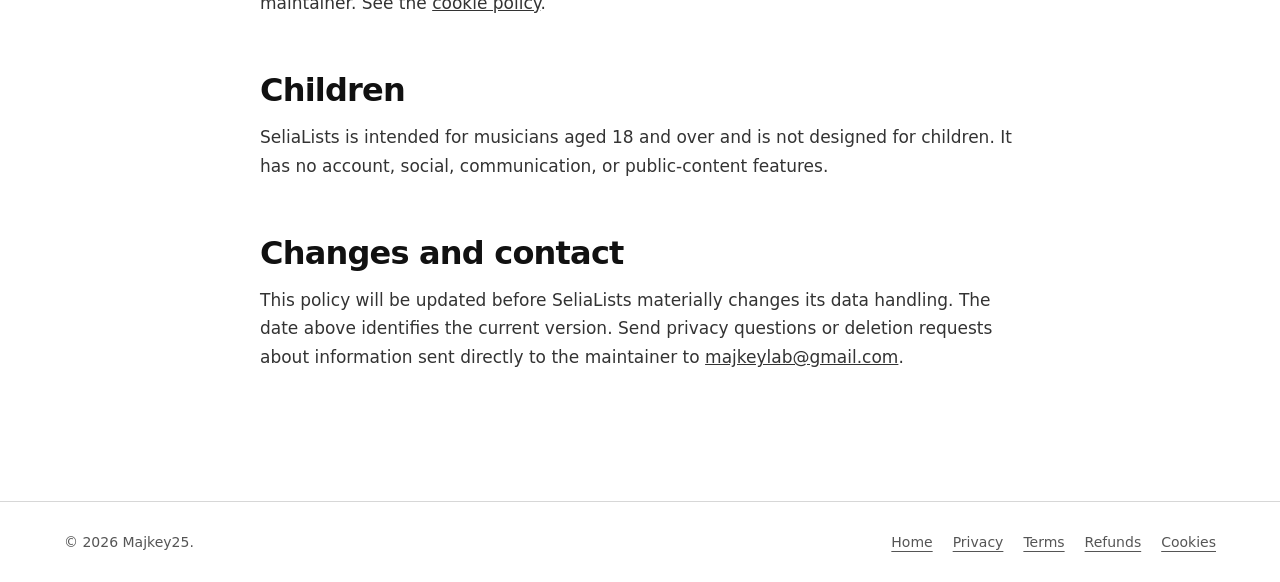
==== commit d0206b1e: "fix: complete hosted app policies" ====
--- a/site/privacy.html
+++ b/site/privacy.html
@@ -18,11 +18,11 @@
     </nav>
   </header>
 
-  <main id="main" class="policy">
+  <main id="main" class="policy" tabindex="-1">
     <h1>Privacy Policy</h1>
-    <p class="updated">Effective and last updated: 2026-08-24</p>
+    <p class="updated">Last updated: 2026-10-05</p>
 
-    <p>This policy covers the SeliaLists Android app and this SeliaLists website. SeliaLists is maintained by Majkey25. Contact <a href="mailto:majkeylab@gmail.com">majkeylab@gmail.com</a> with privacy questions. Do not email private PDFs, credentials, or other sensitive documents.</p>
+    <p>This policy covers the SeliaLists Android app and this SeliaLists website. The publisher and controller for support correspondence is Matěj Teplý, publishing on Google Play as Majkey and on GitHub as Majkey25. Contact <a href="mailto:majkeylab@gmail.com">majkeylab@gmail.com</a> with privacy questions. Do not email private PDFs, credentials, or other sensitive documents.</p>
 
     <div class="notice"><strong>Short version:</strong> SeliaLists works offline. It has no account, ads, analytics, tracking SDK, cloud backend, billing SDK, or app-owned Internet permission. Your score library stays on your device unless you explicitly export or share a file.</div>
 
@@ -31,6 +31,7 @@
 
     <h3>App-private library</h3>
     <p>Imported PDFs, annotations, the library catalog, and settings are stored in SeliaLists' app-private storage. They remain until you delete them in SeliaLists, replace the library by restoring a SeliaLists backup, clear the app's data, or uninstall the app. Deleting a PDF removes its private copy and annotations from SeliaLists and removes its references from setlists.</p>
+    <p>To delete a score, open its menu in the PDF library, choose Delete, and confirm. To remove all local library data, settings, and cached share files, use Android Settings → Apps → SeliaLists → Storage → Clear storage, or uninstall the app. Android labels vary by device. This cannot be undone without a backup. Exports, original source PDFs, and copies already shared with another app remain outside SeliaLists; delete them separately through Android Files or their provider.</p>
 
     <h3>Exports and backups</h3>
     <p>When you export an annotated PDF or save a backup, Android asks you to choose the destination. The resulting file remains there until you delete it through Android Files or the destination provider. Sharing a backup creates one temporary copy in SeliaLists' private cache and sends it only to the app or service you choose through Android's share sheet. Android may clear cached files; uninstalling SeliaLists removes its private cache.</p>
@@ -48,9 +49,14 @@
 
     <h2>Support and GitHub</h2>
     <p>If you email support or create a GitHub issue, the information you choose to submit is used to respond, investigate a report, and maintain SeliaLists. GitHub issues may be public. Support correspondence is retained only while reasonably needed for support, security, or record-keeping, then deleted when no longer needed. You may request deletion of support correspondence at the email address above, subject to legal or security retention needs.</p>
+    <p>Support uses your email address and message on the basis of the publisher's legitimate interest in responding to requests. Processing privacy-rights requests may also be needed to meet legal obligations. Support messages are not used for marketing.</p>
+
+    <h2>Your privacy rights and deletion requests</h2>
+    <p>Where applicable, you can request access, correction, erasure, restriction, or portability of personal data held by the publisher and object to its processing. Where consent is the basis, you can withdraw it. Email <a href="mailto:majkeylab@gmail.com?subject=SeliaLists%20privacy%20request">majkeylab@gmail.com</a> with enough information to identify your correspondence. Do not send identity documents or private scores unless specifically needed and agreed.</p>
+    <p>There is no SeliaLists account or server-side score library to delete. The publisher cannot remotely access or erase your device. Use the local deletion steps above. GitHub handles its hosting records and accounts through its own privacy channels. You may complain to your local data-protection authority, including the <a href="https://uoou.gov.cz/">Czech Office for Personal Data Protection</a>.</p>
 
     <h2>This website</h2>
-    <p>The SeliaLists site adds no analytics, JavaScript, forms, advertising, tracking pixels, remote fonts, or cookies. GitHub Pages hosts the site. GitHub may process visitor information, including IP addresses, for service operation and security under the <a href="https://docs.github.com/en/site-policy/privacy-policies/github-general-privacy-statement">GitHub General Privacy Statement</a>. SeliaLists does not expose those hosting logs to the maintainer.</p>
+    <p>The SeliaLists site adds no analytics, JavaScript, forms, advertising, tracking pixels, remote fonts, or cookies. GitHub Pages hosts the site. GitHub may process visitor information, including IP addresses, for service operation and security under the <a href="https://docs.github.com/en/site-policy/privacy-policies/github-general-privacy-statement">GitHub General Privacy Statement</a>. SeliaLists does not expose those hosting logs to the maintainer. See the <a href="cookies.html">cookie policy</a>.</p>
 
     <h2>Children</h2>
     <p>SeliaLists is intended for musicians aged 18 and over and is not designed for children. It has no account, social, communication, or public-content features.</p>
@@ -61,7 +67,7 @@
 
   <footer>
     <span>© 2026 Majkey25.</span>
-    <span><a href="index.html">Home</a> · <a href="mailto:majkeylab@gmail.com">Contact</a></span>
+    <nav class="policy-links" aria-label="Policies"><a href="index.html">Home</a><a href="privacy.html">Privacy</a><a href="terms.html">Terms</a><a href="refunds.html">Refunds</a><a href="cookies.html">Cookies</a></nav>
   </footer>
 </body>
 </html>
--- a/site/styles.css
+++ b/site/styles.css
@@ -10,6 +10,7 @@
 html { scroll-behavior: smooth; }
 body { margin: 0; }
 a { color: inherit; }
+a:focus-visible { outline: 3px solid currentColor; outline-offset: 4px; }
 .skip-link { position: fixed; left: 16px; top: -80px; z-index: 4; padding: 10px 14px; color: #fff; background: #111; }
 .skip-link:focus { top: 16px; }
 
@@ -28,6 +29,7 @@
 .wordmark { font-size: 22px; font-weight: 750; text-decoration: none; }
 nav { display: flex; gap: 24px; }
 nav a { font-size: 14px; text-underline-offset: 4px; }
+.policy-links { flex-wrap: wrap; gap: 12px 20px; }
 
 main { overflow: hidden; }
 .hero, .proof, .tablet-proof {
@@ -71,6 +73,7 @@
 .policy h2 { margin-top: 56px; font-size: 32px; letter-spacing: -0.025em; }
 .policy h3 { margin-top: 34px; font-size: 21px; }
 .policy p { color: #333; font-size: 17px; line-height: 1.7; }
+.policy a { overflow-wrap: anywhere; }
 .policy .updated { color: #666; font-size: 14px; }
 .notice { margin: 36px 0; padding: 20px; border: 1px solid #aaa; background: #f7f7f4; line-height: 1.65; }
 
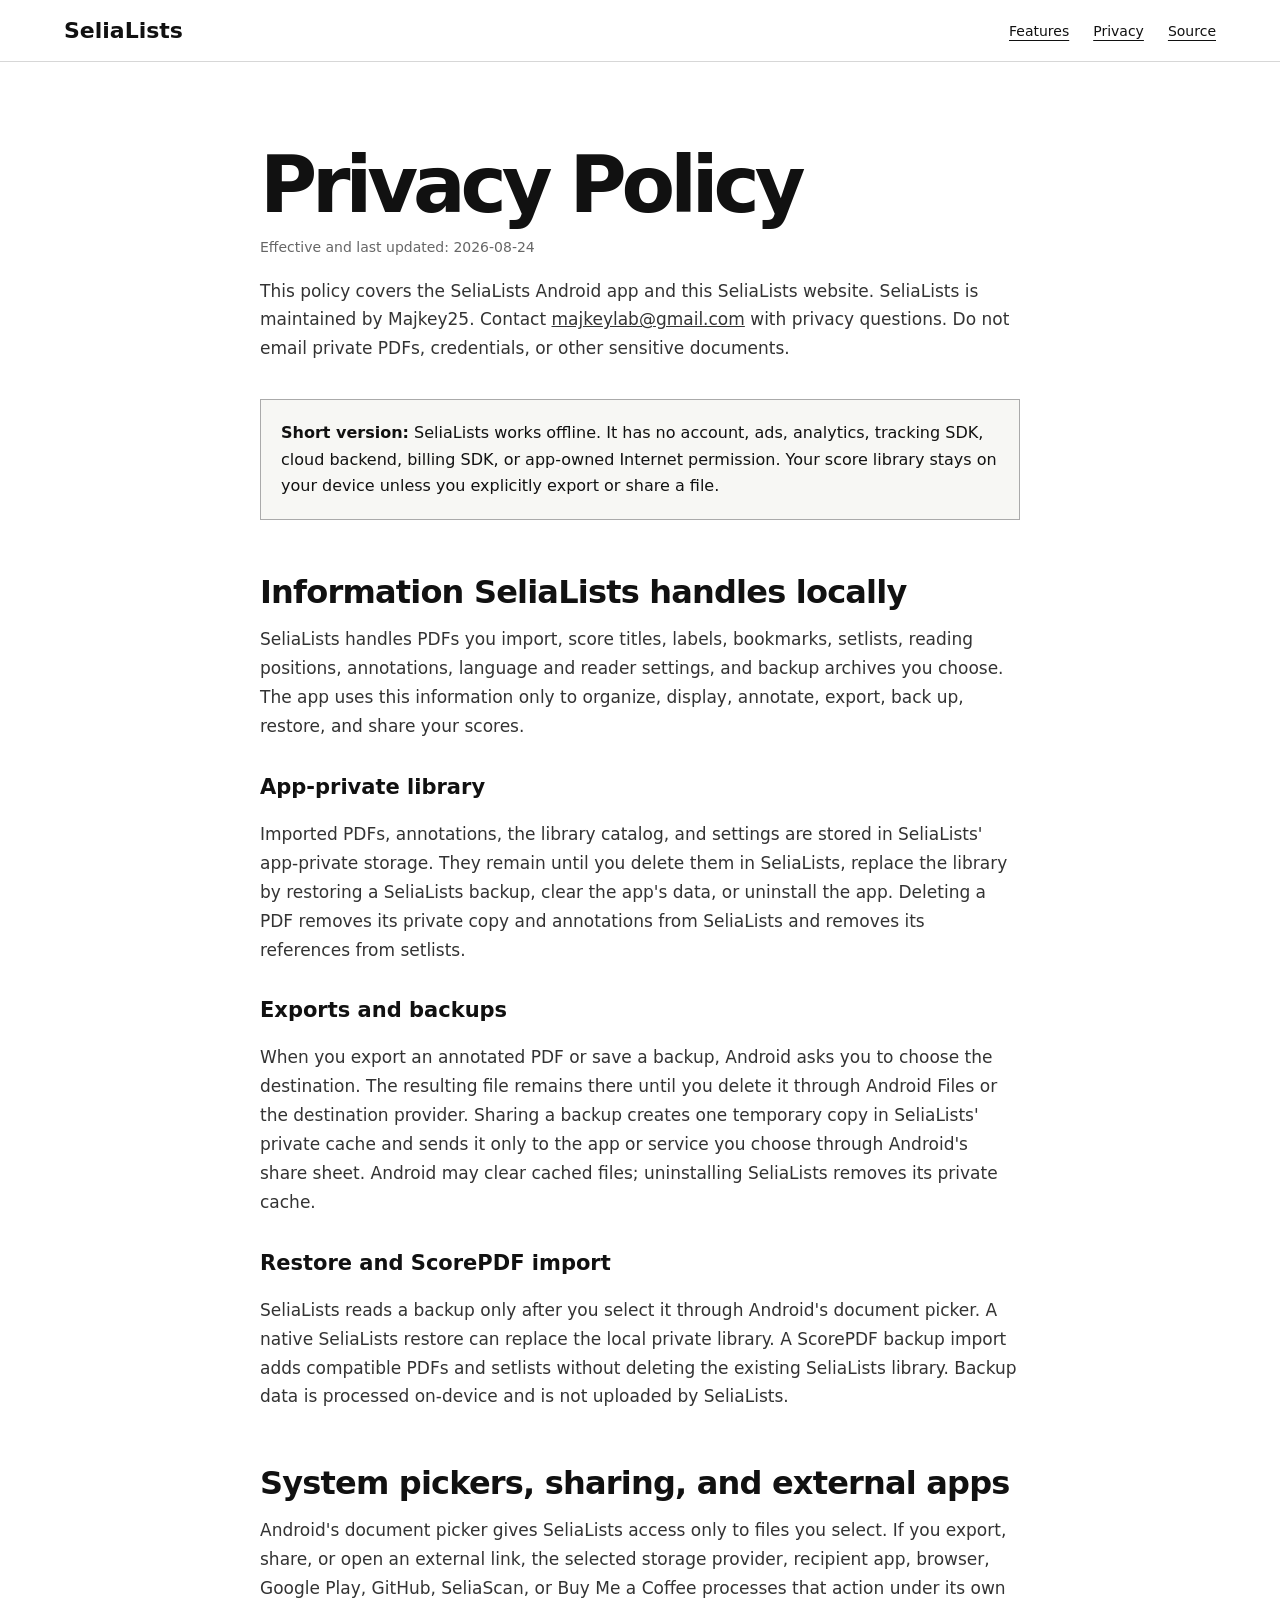
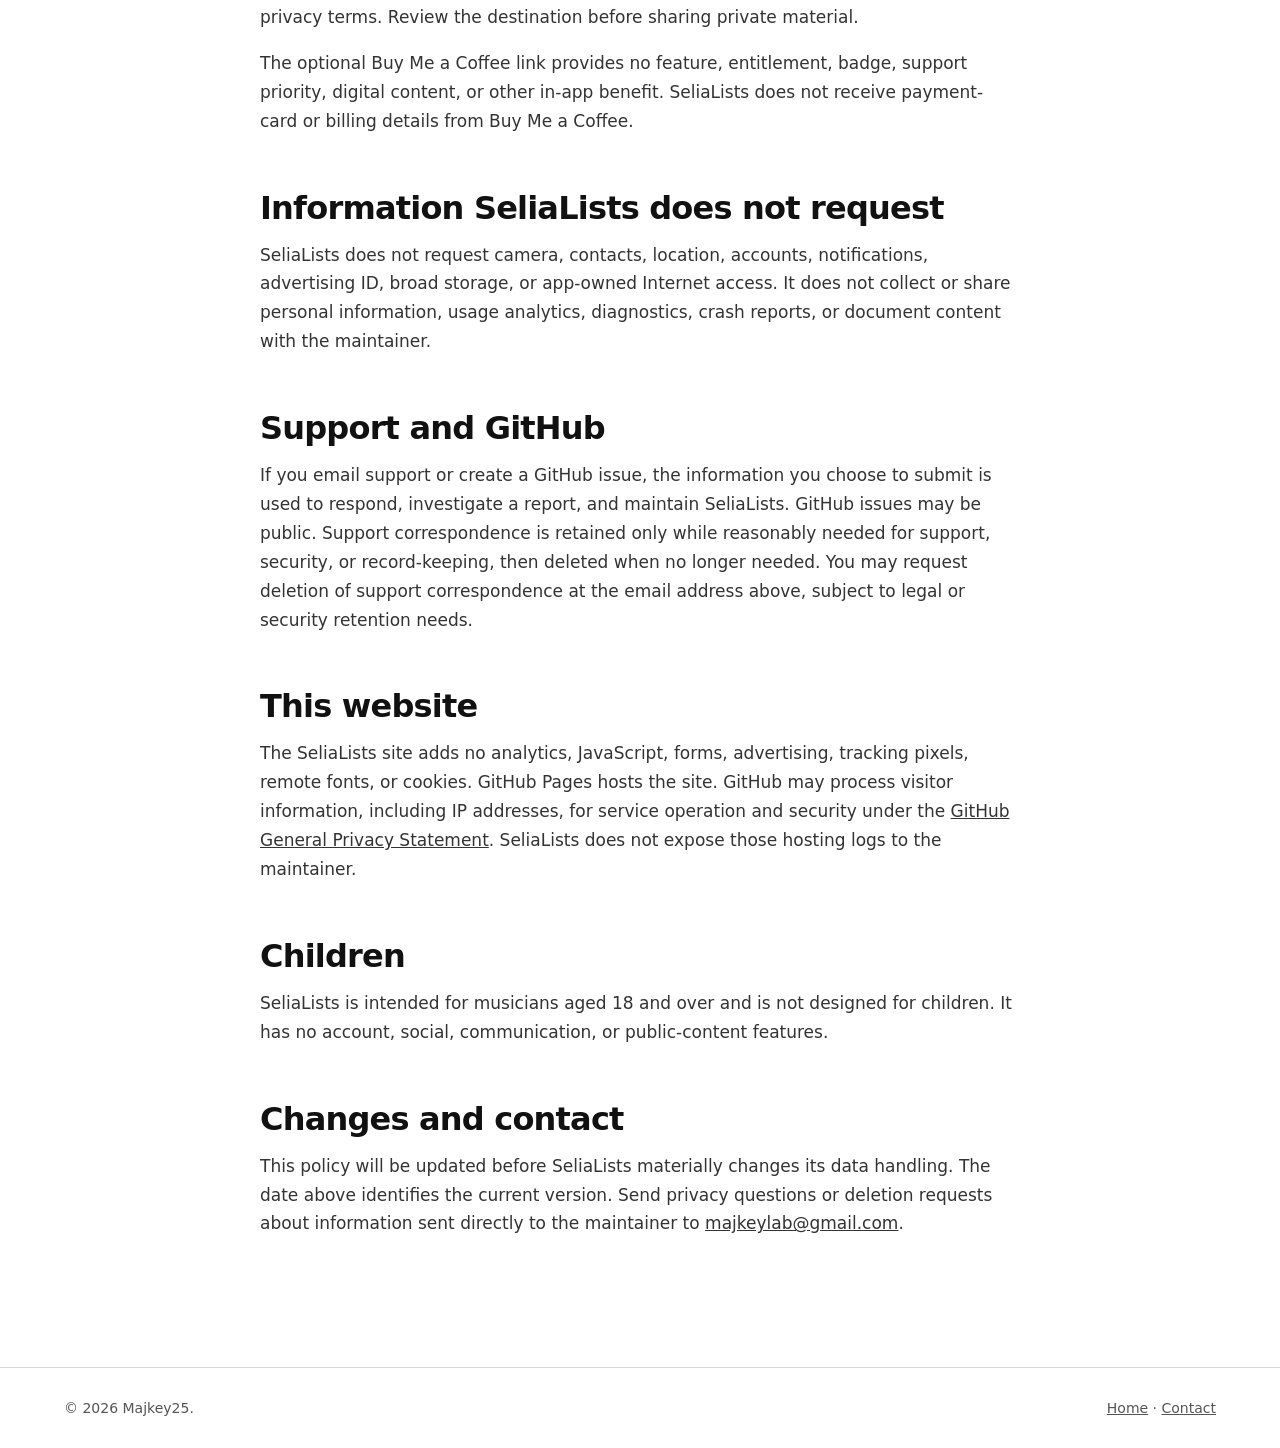
==== commit fe0303d1: "Merge 0d3236713b959b94e166415dc1bfcc33f1302de1 into a189cc1e29d9d9da55b29a64a9366b5441ebebec" ====
--- a/site/privacy.html
+++ b/site/privacy.html
@@ -6,6 +6,7 @@
   <meta name="description" content="Privacy Policy for the SeliaLists Android app and website.">
   <title>Privacy Policy — SeliaLists</title>
   <link rel="stylesheet" href="styles.css">
+  <link rel="icon" type="image/png" href="assets/icon.png">
 </head>
 <body>
   <a class="skip-link" href="#main">Skip to content</a>
@@ -18,11 +19,11 @@
     </nav>
   </header>
 
-  <main id="main" class="policy" tabindex="-1">
+  <main id="main" class="policy">
     <h1>Privacy Policy</h1>
-    <p class="updated">Last updated: 2026-10-05</p>
+    <p class="updated">Effective and last updated: 2026-08-24</p>
 
-    <p>This policy covers the SeliaLists Android app and this SeliaLists website. The publisher and controller for support correspondence is Matěj Teplý, publishing on Google Play as Majkey and on GitHub as Majkey25. Contact <a href="mailto:majkeylab@gmail.com">majkeylab@gmail.com</a> with privacy questions. Do not email private PDFs, credentials, or other sensitive documents.</p>
+    <p>This policy covers the SeliaLists Android app and this SeliaLists website. SeliaLists is maintained by Majkey25. Contact <a href="mailto:majkeylab@gmail.com">majkeylab@gmail.com</a> with privacy questions. Do not email private PDFs, credentials, or other sensitive documents.</p>
 
     <div class="notice"><strong>Short version:</strong> SeliaLists works offline. It has no account, ads, analytics, tracking SDK, cloud backend, billing SDK, or app-owned Internet permission. Your score library stays on your device unless you explicitly export or share a file.</div>
 
@@ -31,7 +32,6 @@
 
     <h3>App-private library</h3>
     <p>Imported PDFs, annotations, the library catalog, and settings are stored in SeliaLists' app-private storage. They remain until you delete them in SeliaLists, replace the library by restoring a SeliaLists backup, clear the app's data, or uninstall the app. Deleting a PDF removes its private copy and annotations from SeliaLists and removes its references from setlists.</p>
-    <p>To delete a score, open its menu in the PDF library, choose Delete, and confirm. To remove all local library data, settings, and cached share files, use Android Settings → Apps → SeliaLists → Storage → Clear storage, or uninstall the app. Android labels vary by device. This cannot be undone without a backup. Exports, original source PDFs, and copies already shared with another app remain outside SeliaLists; delete them separately through Android Files or their provider.</p>
 
     <h3>Exports and backups</h3>
     <p>When you export an annotated PDF or save a backup, Android asks you to choose the destination. The resulting file remains there until you delete it through Android Files or the destination provider. Sharing a backup creates one temporary copy in SeliaLists' private cache and sends it only to the app or service you choose through Android's share sheet. Android may clear cached files; uninstalling SeliaLists removes its private cache.</p>
@@ -49,14 +49,9 @@
 
     <h2>Support and GitHub</h2>
     <p>If you email support or create a GitHub issue, the information you choose to submit is used to respond, investigate a report, and maintain SeliaLists. GitHub issues may be public. Support correspondence is retained only while reasonably needed for support, security, or record-keeping, then deleted when no longer needed. You may request deletion of support correspondence at the email address above, subject to legal or security retention needs.</p>
-    <p>Support uses your email address and message on the basis of the publisher's legitimate interest in responding to requests. Processing privacy-rights requests may also be needed to meet legal obligations. Support messages are not used for marketing.</p>
-
-    <h2>Your privacy rights and deletion requests</h2>
-    <p>Where applicable, you can request access, correction, erasure, restriction, or portability of personal data held by the publisher and object to its processing. Where consent is the basis, you can withdraw it. Email <a href="mailto:majkeylab@gmail.com?subject=SeliaLists%20privacy%20request">majkeylab@gmail.com</a> with enough information to identify your correspondence. Do not send identity documents or private scores unless specifically needed and agreed.</p>
-    <p>There is no SeliaLists account or server-side score library to delete. The publisher cannot remotely access or erase your device. Use the local deletion steps above. GitHub handles its hosting records and accounts through its own privacy channels. You may complain to your local data-protection authority, including the <a href="https://uoou.gov.cz/">Czech Office for Personal Data Protection</a>.</p>
 
     <h2>This website</h2>
-    <p>The SeliaLists site adds no analytics, JavaScript, forms, advertising, tracking pixels, remote fonts, or cookies. GitHub Pages hosts the site. GitHub may process visitor information, including IP addresses, for service operation and security under the <a href="https://docs.github.com/en/site-policy/privacy-policies/github-general-privacy-statement">GitHub General Privacy Statement</a>. SeliaLists does not expose those hosting logs to the maintainer. See the <a href="cookies.html">cookie policy</a>.</p>
+    <p>The SeliaLists site adds no analytics, JavaScript, forms, advertising, tracking pixels, remote fonts, or cookies. GitHub Pages hosts the site. GitHub may process visitor information, including IP addresses, for service operation and security under the <a href="https://docs.github.com/en/site-policy/privacy-policies/github-general-privacy-statement">GitHub General Privacy Statement</a>. SeliaLists does not expose those hosting logs to the maintainer.</p>
 
     <h2>Children</h2>
     <p>SeliaLists is intended for musicians aged 18 and over and is not designed for children. It has no account, social, communication, or public-content features.</p>
@@ -67,7 +62,7 @@
 
   <footer>
     <span>© 2026 Majkey25.</span>
-    <nav class="policy-links" aria-label="Policies"><a href="index.html">Home</a><a href="privacy.html">Privacy</a><a href="terms.html">Terms</a><a href="refunds.html">Refunds</a><a href="cookies.html">Cookies</a></nav>
+    <span><a href="index.html">Home</a> · <a href="mailto:majkeylab@gmail.com">Contact</a></span>
   </footer>
 </body>
 </html>
